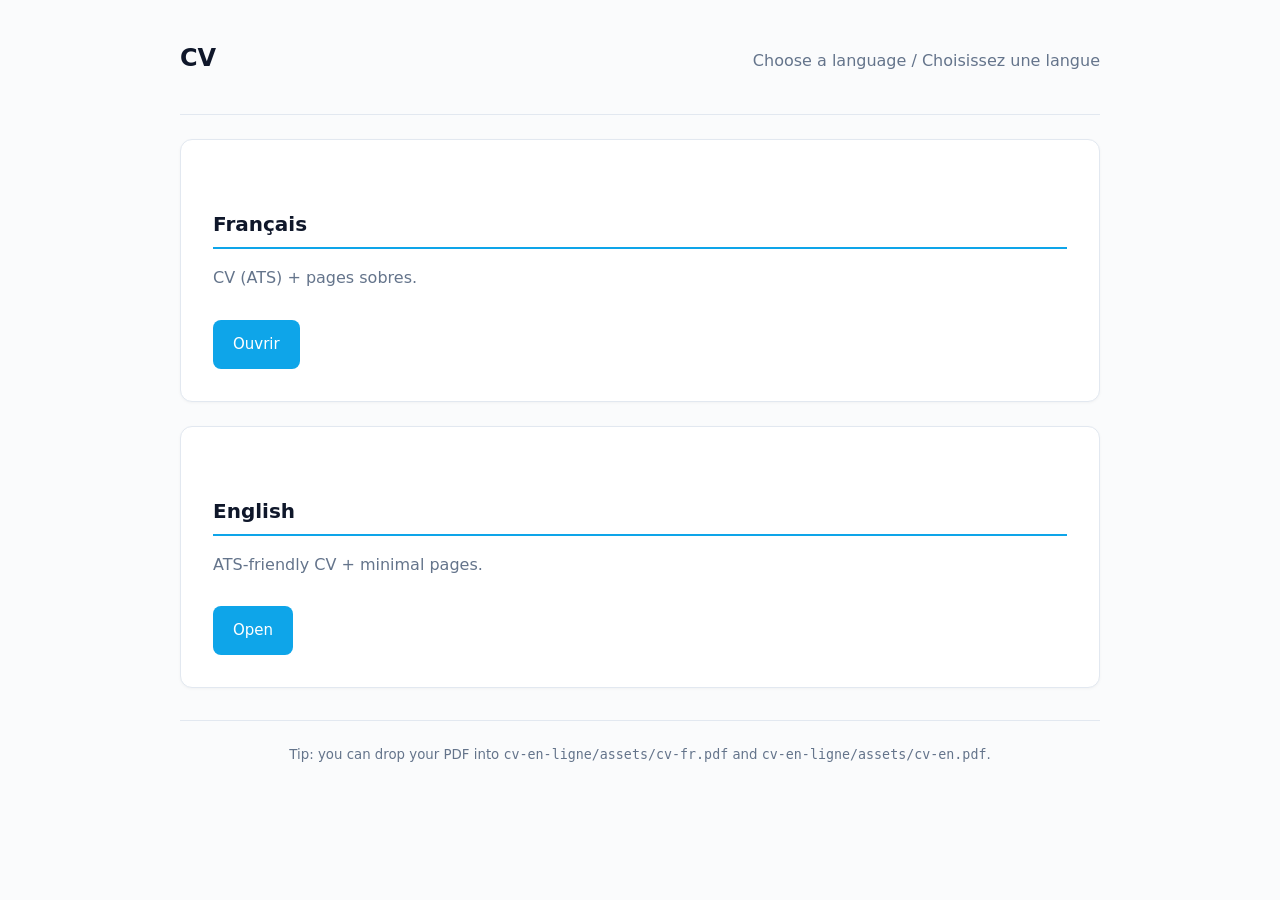
==== index.html @ b55bbab2 "Add portfolio with CV, skills, contact pages and modern design" ====
<!doctype html>
<html lang="en">
  <head>
    <meta charset="UTF-8" />
    <meta name="viewport" content="width=device-width, initial-scale=1.0" />
    <title>CV</title>
    <link rel="stylesheet" href="./assets/styles.css" />
    <script src="./assets/site.js" defer></script>
  </head>
  <body>
    <main class="container">
      <header class="site-header">
        <h1 class="site-title">CV</h1>
        <p class="muted">Choose a language / Choisissez une langue</p>
      </header>

      <section class="card">
        <h2>Français</h2>
        <p class="muted">CV (ATS) + pages sobres.</p>
        <a class="button" href="./fr/cv.html">Ouvrir</a>
      </section>

      <section class="card">
        <h2>English</h2>
        <p class="muted">ATS-friendly CV + minimal pages.</p>
        <a class="button" href="./en/cv.html">Open</a>
      </section>

      <footer class="footer">
        <small class="muted">Tip: you can drop your PDF into <code>cv-en-ligne/assets/cv-fr.pdf</code> and <code>cv-en-ligne/assets/cv-en.pdf</code>.</small>
      </footer>
    </main>
  </body>
</html>
---- assets/styles.css ----
:root {
  --bg: #fafbfc;
  --text: #0f172a;
  --muted: #64748b;
  --border: #e2e8f0;
  --card: #ffffff;
  --link: #0ea5e9;
  --button-bg: #0ea5e9;
  --button-text: #ffffff;
  --focus: #0ea5e9;
  --accent: #0ea5e9;
  --subtle: #f1f5f9;
  --max: 960px;
  --radius: 12px;
  --transition: 0.2s ease;
}

[data-theme="dark"] {
  --bg: #0f172a;
  --text: #f1f5f9;
  --muted: #94a3b8;
  --border: #334155;
  --card: #1e293b;
  --link: #38bdf8;
  --button-bg: #38bdf8;
  --button-text: #0f172a;
  --focus: #38bdf8;
  --accent: #38bdf8;
  --subtle: #1e293b;
}

* {
  box-sizing: border-box;
}

html,
body {
  margin: 0;
  padding: 0;
  background: var(--bg);
  color: var(--text);
  font-family: ui-sans-serif, system-ui, -apple-system, Segoe UI, Roboto, Helvetica, Arial,
    "Apple Color Emoji", "Segoe UI Emoji";
  line-height: 1.65;
  font-size: 16px;
  -webkit-font-smoothing: antialiased;
  -moz-osx-font-smoothing: grayscale;
}

a {
  color: var(--link);
  text-decoration: none;
  transition: color var(--transition);
}

a:hover {
  color: #0284c7;
}

a:focus,
button:focus {
  outline: 2px solid var(--focus);
  outline-offset: 2px;
  border-radius: 4px;
}

.container {
  max-width: var(--max);
  margin: 0 auto;
  padding: 32px 20px 48px;
}

.site-header {
  display: flex;
  align-items: baseline;
  justify-content: space-between;
  gap: 16px;
  flex-wrap: wrap;
  padding-bottom: 24px;
  border-bottom: 1px solid var(--border);
}

.theme-toggle {
  background: transparent;
  border: 1px solid var(--border);
  border-radius: 6px;
  padding: 4px;
  cursor: pointer;
  font-size: 18px;
  color: var(--text);
  transition: all var(--transition);
}

.theme-toggle:hover {
  background: var(--subtle);
}

.header-left {
  display: flex;
  flex-direction: column;
  gap: 4px;
}

.site-subtitle {
  margin: 0;
  font-size: 15px;
}

.site-title {
  font-size: 24px;
  font-weight: 600;
  margin: 0;
  color: var(--text);
}

.nav {
  display: flex;
  gap: 4px;
  flex-wrap: wrap;
}

.nav a {
  text-decoration: none;
  padding: 8px 12px;
  border-radius: 8px;
  border: 1px solid transparent;
  font-size: 14px;
  font-weight: 500;
  transition: all var(--transition);
}

.nav a:hover {
  background: var(--subtle);
  color: var(--text);
}

.nav a[aria-current="page"] {
  border-color: var(--accent);
  background: var(--card);
  color: var(--accent);
  font-weight: 600;
}

.muted {
  color: var(--muted);
  font-weight: 400;
}

.card {
  border: 1px solid var(--border);
  border-radius: var(--radius);
  padding: 32px;
  margin-top: 24px;
  background: var(--card);
  box-shadow: 0 1px 3px rgba(0, 0, 0, 0.04);
  transition: box-shadow var(--transition), transform var(--transition);
  opacity: 0;
  animation: fadeInUp 0.6s ease forwards;
}

.card:hover {
  box-shadow: 0 4px 12px rgba(0, 0, 0, 0.06);
  transform: translateY(-2px);
}

@keyframes fadeInUp {
  from {
    opacity: 0;
    transform: translateY(20px);
  }
  to {
    opacity: 1;
    transform: translateY(0);
  }
}

.button {
  display: inline-block;
  margin-top: 12px;
  padding: 12px 20px;
  border-radius: 8px;
  background: var(--button-bg);
  color: var(--button-text);
  text-decoration: none;
  font-weight: 500;
  font-size: 15px;
  transition: all var(--transition);
}

.button:hover {
  background: #0284c7;
  transform: translateY(-1px);
  box-shadow: 0 2px 8px rgba(14, 165, 233, 0.3);
}

.split {
  display: grid;
  grid-template-columns: 1fr;
  gap: 24px;
}

@media (min-width: 820px) {
  .split {
    grid-template-columns: 1fr 1fr;
  }
}

h2 {
  font-size: 20px;
  font-weight: 700;
  margin: 36px 0 16px;
  color: var(--text);
  border-bottom: 2px solid var(--accent);
  padding-bottom: 6px;
}

h3 {
  font-size: 16px;
  font-weight: 600;
  margin: 24px 0 8px;
  color: var(--text);
}

ul {
  margin: 12px 0 0;
  padding-left: 20px;
  line-height: 1.7;
}

ul li {
  margin-bottom: 6px;
}

hr {
  border: 0;
  border-top: 1px solid var(--border);
  margin: 36px 0;
}

.footer {
  margin-top: 32px;
  padding-top: 20px;
  border-top: 1px solid var(--border);
  text-align: center;
}

.lang-switch {
  font-size: 14px !important;
  padding: 6px 10px !important;
}

.contact-item {
  display: flex;
  align-items: center;
  gap: 8px;
  margin-bottom: 8px;
}

.icon {
  width: 16px;
  height: 16px;
  flex-shrink: 0;
  color: var(--muted);
  transition: color var(--transition);
}

.contact-item:hover .icon {
  color: var(--accent);
}

.profile-img {
  width: 80px;
  height: 80px;
  border-radius: 50%;
  object-fit: cover;
  border: 2px solid var(--border);
  margin-bottom: 12px;
}

.pdf-link {
  margin-top: 8px;
}

.pdf-link a {
  font-weight: 500;
  color: var(--accent);
}

.header-right {
  display: flex;
  align-items: center;
  gap: 12px;
  flex-wrap: wrap;
}

.back-to-top {
  position: fixed;
  bottom: 20px;
  right: 20px;
  background: var(--accent);
  color: var(--button-text);
  border: none;
  border-radius: 50%;
  width: 48px;
  height: 48px;
  display: flex;
  align-items: center;
  justify-content: center;
  cursor: pointer;
  opacity: 0;
  visibility: hidden;
  transition: all var(--transition);
  z-index: 1000;
}

.back-to-top.visible {
  opacity: 1;
  visibility: visible;
}

.filter-group {
  display: flex;
  gap: 8px;
  margin-bottom: 20px;
  flex-wrap: wrap;
}

.filter-btn {
  padding: 6px 12px;
  border: 1px solid var(--border);
  border-radius: 6px;
  background: var(--card);
  color: var(--text);
  cursor: pointer;
  font-size: 14px;
  transition: all var(--transition);
}

.filter-btn:hover {
  background: var(--subtle);
}

.filter-btn.active {
  background: var(--accent);
  color: var(--button-text);
  border-color: var(--accent);
}

.projects-grid {
  display: grid;
  grid-template-columns: repeat(auto-fit, minmax(320px, 1fr));
  gap: 20px;
  margin-top: 24px;
}

.project-card {
  border: 1px solid var(--border);
  border-radius: var(--radius);
  padding: 20px;
  background: var(--card);
  transition: all var(--transition);
  opacity: 0;
  animation: fadeInUp 0.6s ease forwards;
}

.project-card:hover {
  transform: translateY(-4px);
  box-shadow: 0 8px 20px rgba(0, 0, 0, 0.08);
}

.project-title {
  font-size: 18px;
  font-weight: 600;
  margin: 0 0 8px;
  color: var(--text);
}

.project-description {
  color: var(--muted);
  line-height: 1.6;
  margin-bottom: 12px;
}

.project-tech {
  display: flex;
  flex-wrap: wrap;
  gap: 6px;
  margin-bottom: 12px;
}

.tech-tag {
  background: var(--subtle);
  color: var(--text);
  padding: 4px 8px;
  border-radius: 4px;
  font-size: 12px;
  font-weight: 500;
}

.project-links {
  display: flex;
  gap: 12px;
  margin-top: 12px;
}

.project-link {
  padding: 8px 12px;
  background: var(--accent);
  color: var(--button-text);
  text-decoration: none;
  border-radius: 6px;
  font-size: 14px;
  font-weight: 500;
  transition: all var(--transition);
}

.project-link:hover {
  background: #0284c7;
  transform: translateY(-1px);
}

.project-image {
  width: 100%;
  height: 180px;
  object-fit: cover;
  border-radius: 6px;
  margin-bottom: 12px;
  background: var(--subtle);
}

@media print {
  .nav,
  .lang-switch,
  .footer,
  .pdf-link,
  .theme-toggle,
  .back-to-top,
  .profile-img {
    display: none !important;
  }

  .container {
    padding: 0;
  }

  .card {
    border: 0;
    padding: 0;
    box-shadow: none;
    animation: none;
    opacity: 1;
  }

  body {
    background: white;
    color: black;
  }
}
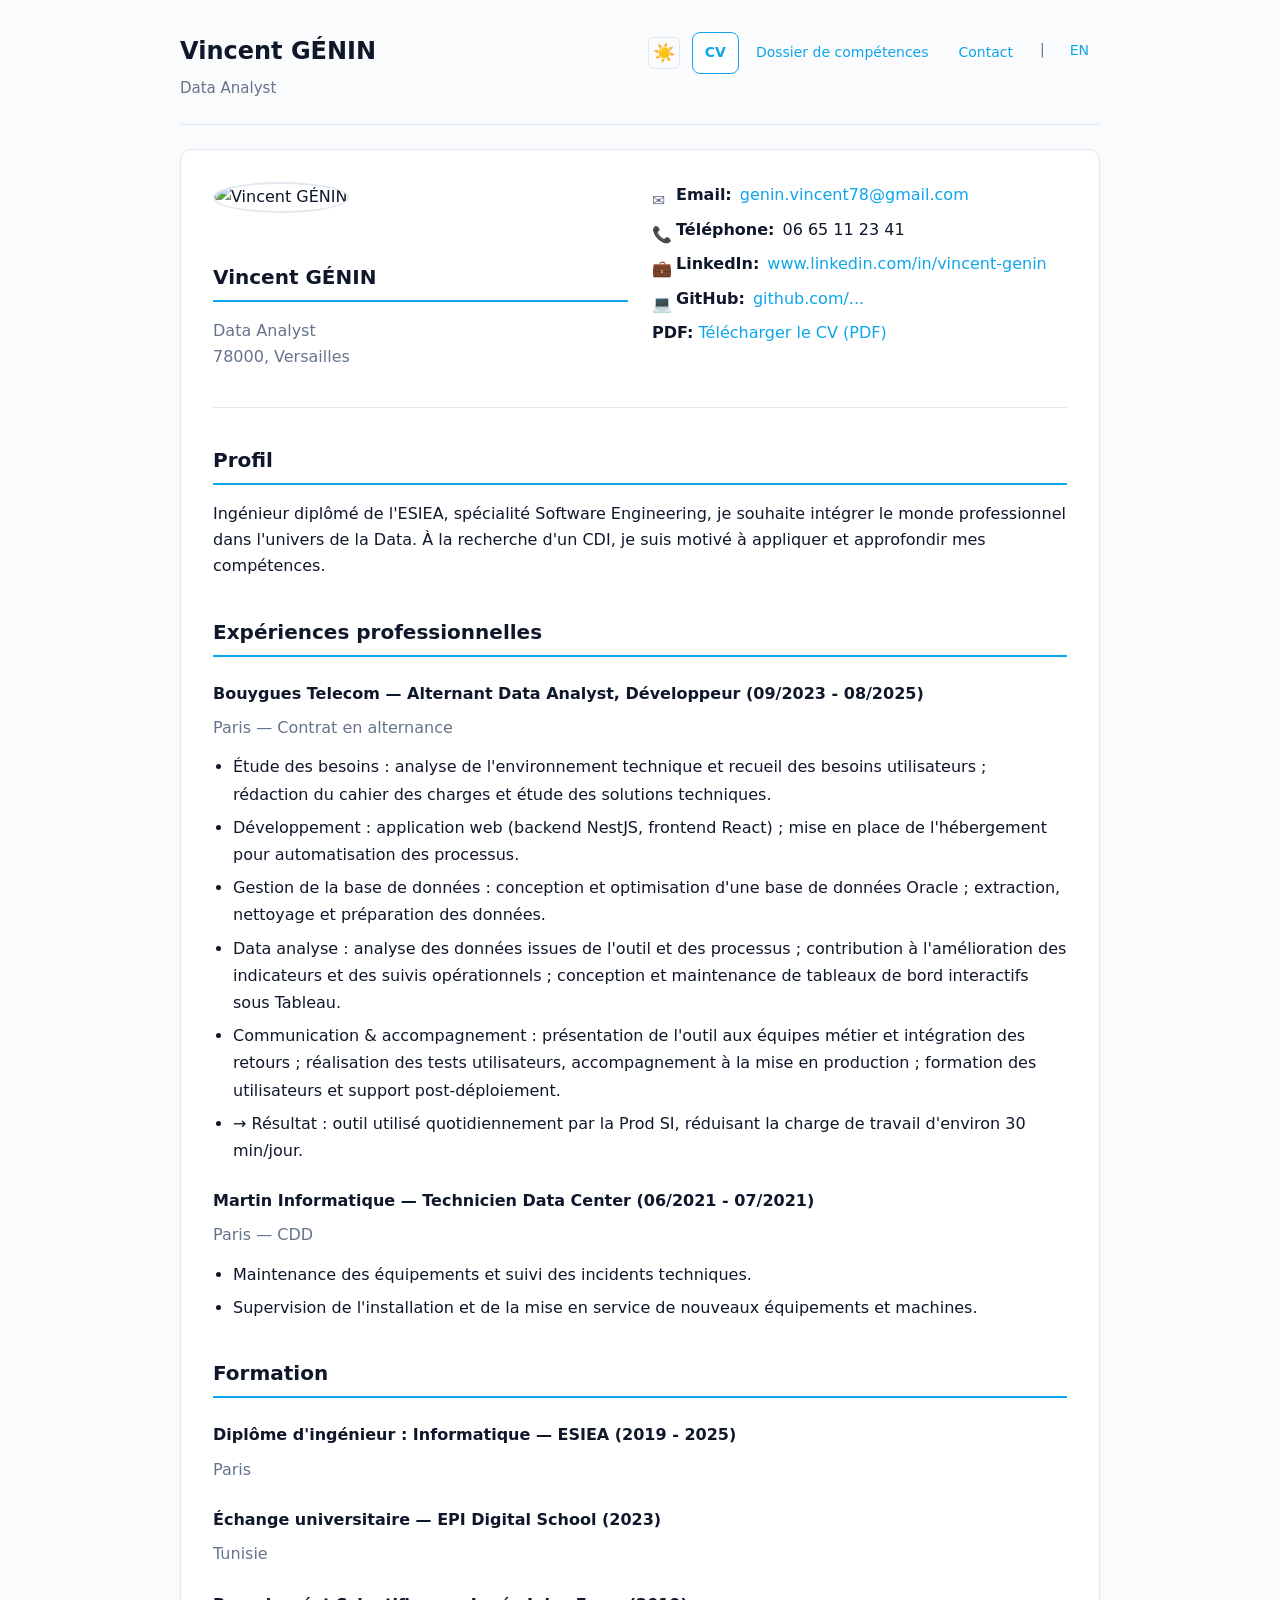
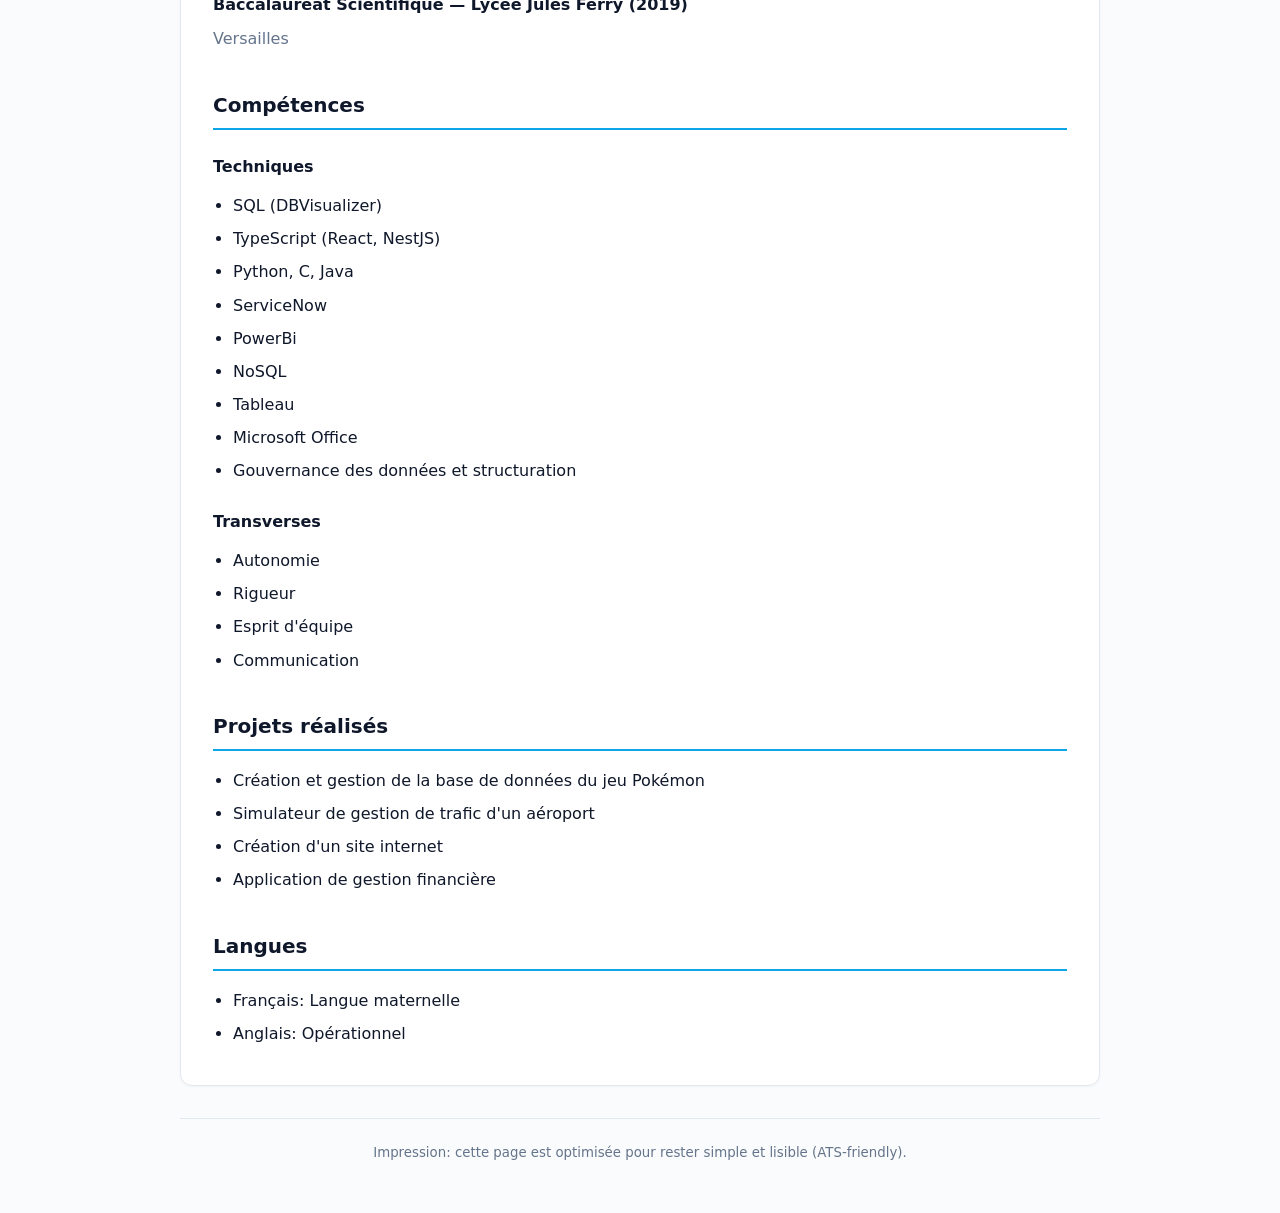
==== commit d18c2961: "Redirect homepage to CV FR for better first impression" ====
--- a/index.html
+++ b/index.html
@@ -1,34 +1,17 @@
 <!doctype html>
-<html lang="en">
+<html lang="fr">
   <head>
     <meta charset="UTF-8" />
     <meta name="viewport" content="width=device-width, initial-scale=1.0" />
-    <title>CV</title>
-    <link rel="stylesheet" href="./assets/styles.css" />
-    <script src="./assets/site.js" defer></script>
+    <title>Vincent GÉNIN – Data Analyst</title>
+    <meta http-equiv="refresh" content="0; url=./fr/cv.html" />
+    <script>
+      // Redirection immédiate vers le CV français
+      window.location.replace('./fr/cv.html');
+    </script>
   </head>
   <body>
-    <main class="container">
-      <header class="site-header">
-        <h1 class="site-title">CV</h1>
-        <p class="muted">Choose a language / Choisissez une langue</p>
-      </header>
-
-      <section class="card">
-        <h2>Français</h2>
-        <p class="muted">CV (ATS) + pages sobres.</p>
-        <a class="button" href="./fr/cv.html">Ouvrir</a>
-      </section>
-
-      <section class="card">
-        <h2>English</h2>
-        <p class="muted">ATS-friendly CV + minimal pages.</p>
-        <a class="button" href="./en/cv.html">Open</a>
-      </section>
-
-      <footer class="footer">
-        <small class="muted">Tip: you can drop your PDF into <code>cv-en-ligne/assets/cv-fr.pdf</code> and <code>cv-en-ligne/assets/cv-en.pdf</code>.</small>
-      </footer>
-    </main>
+    <p>Redirection vers le CV...</p>
+    <a href="./fr/cv.html">Cliquez ici si vous n'êtes pas redirigé</a>
   </body>
 </html>
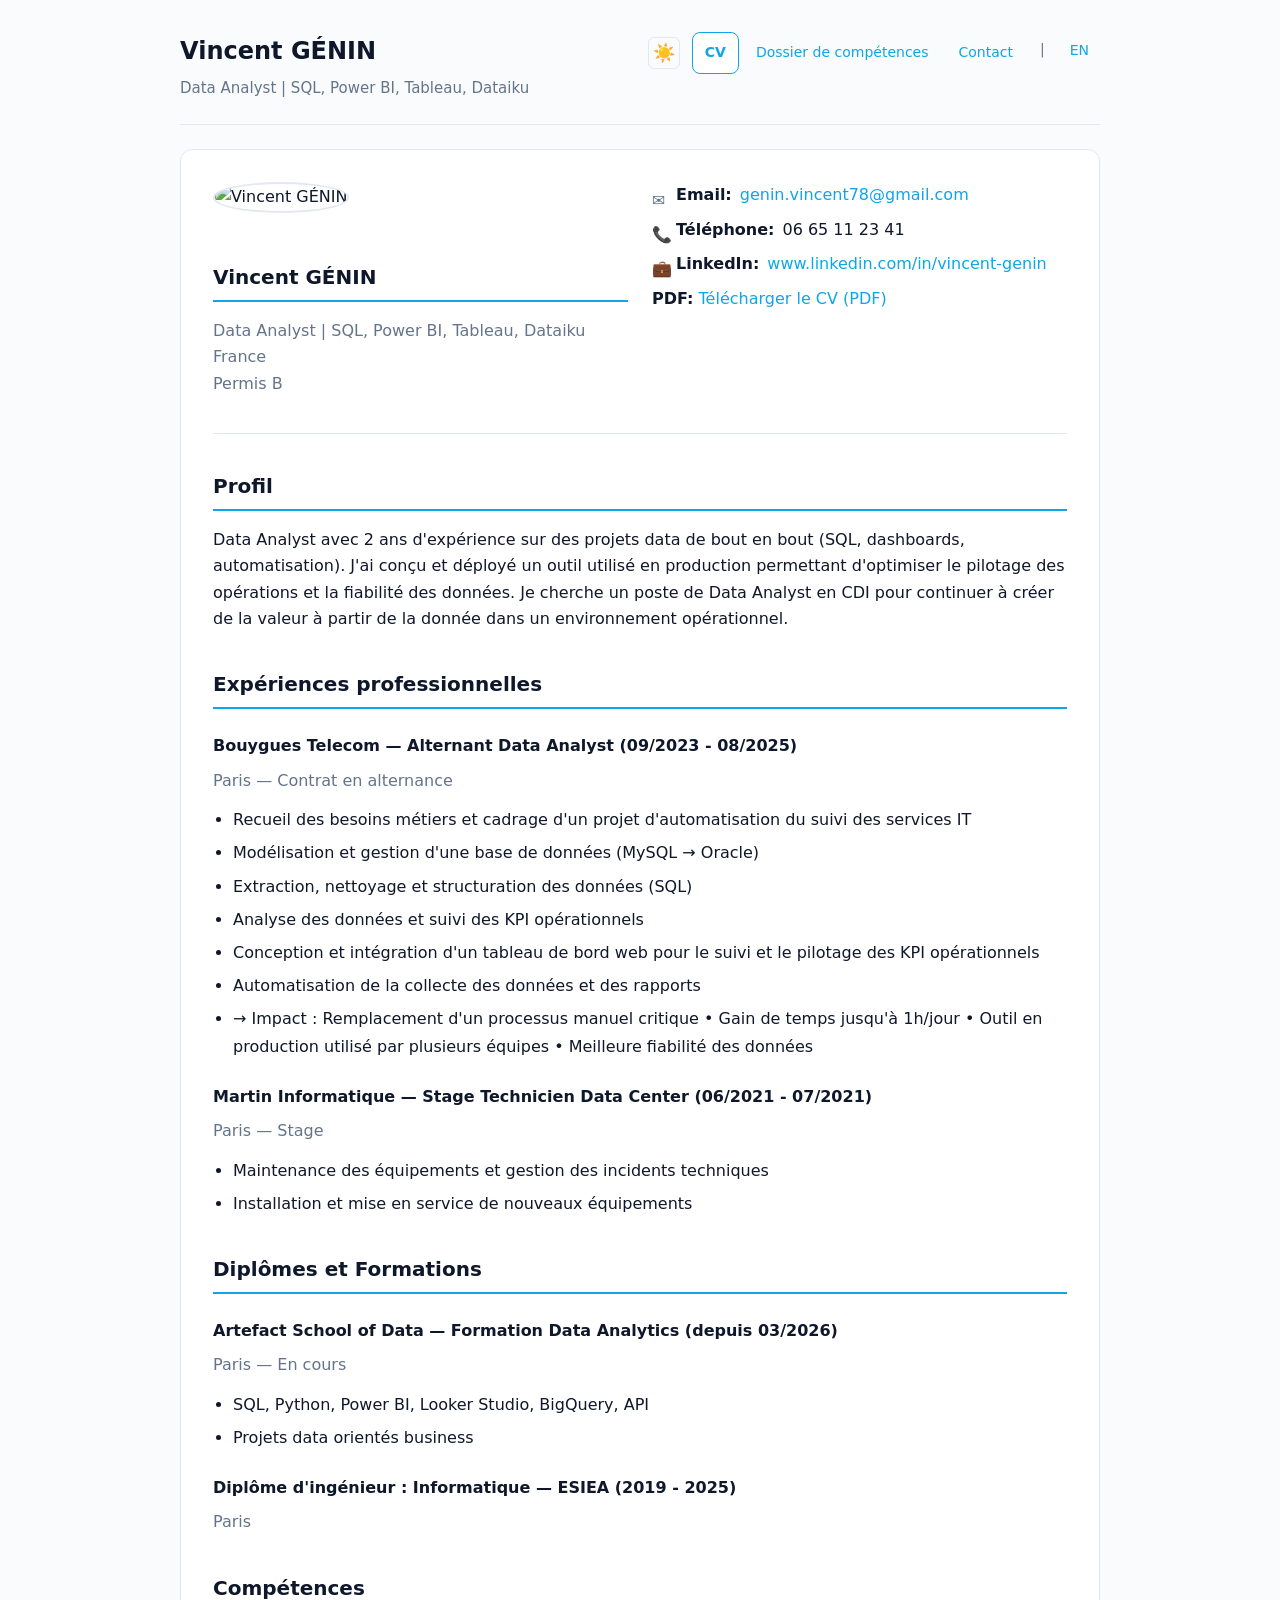
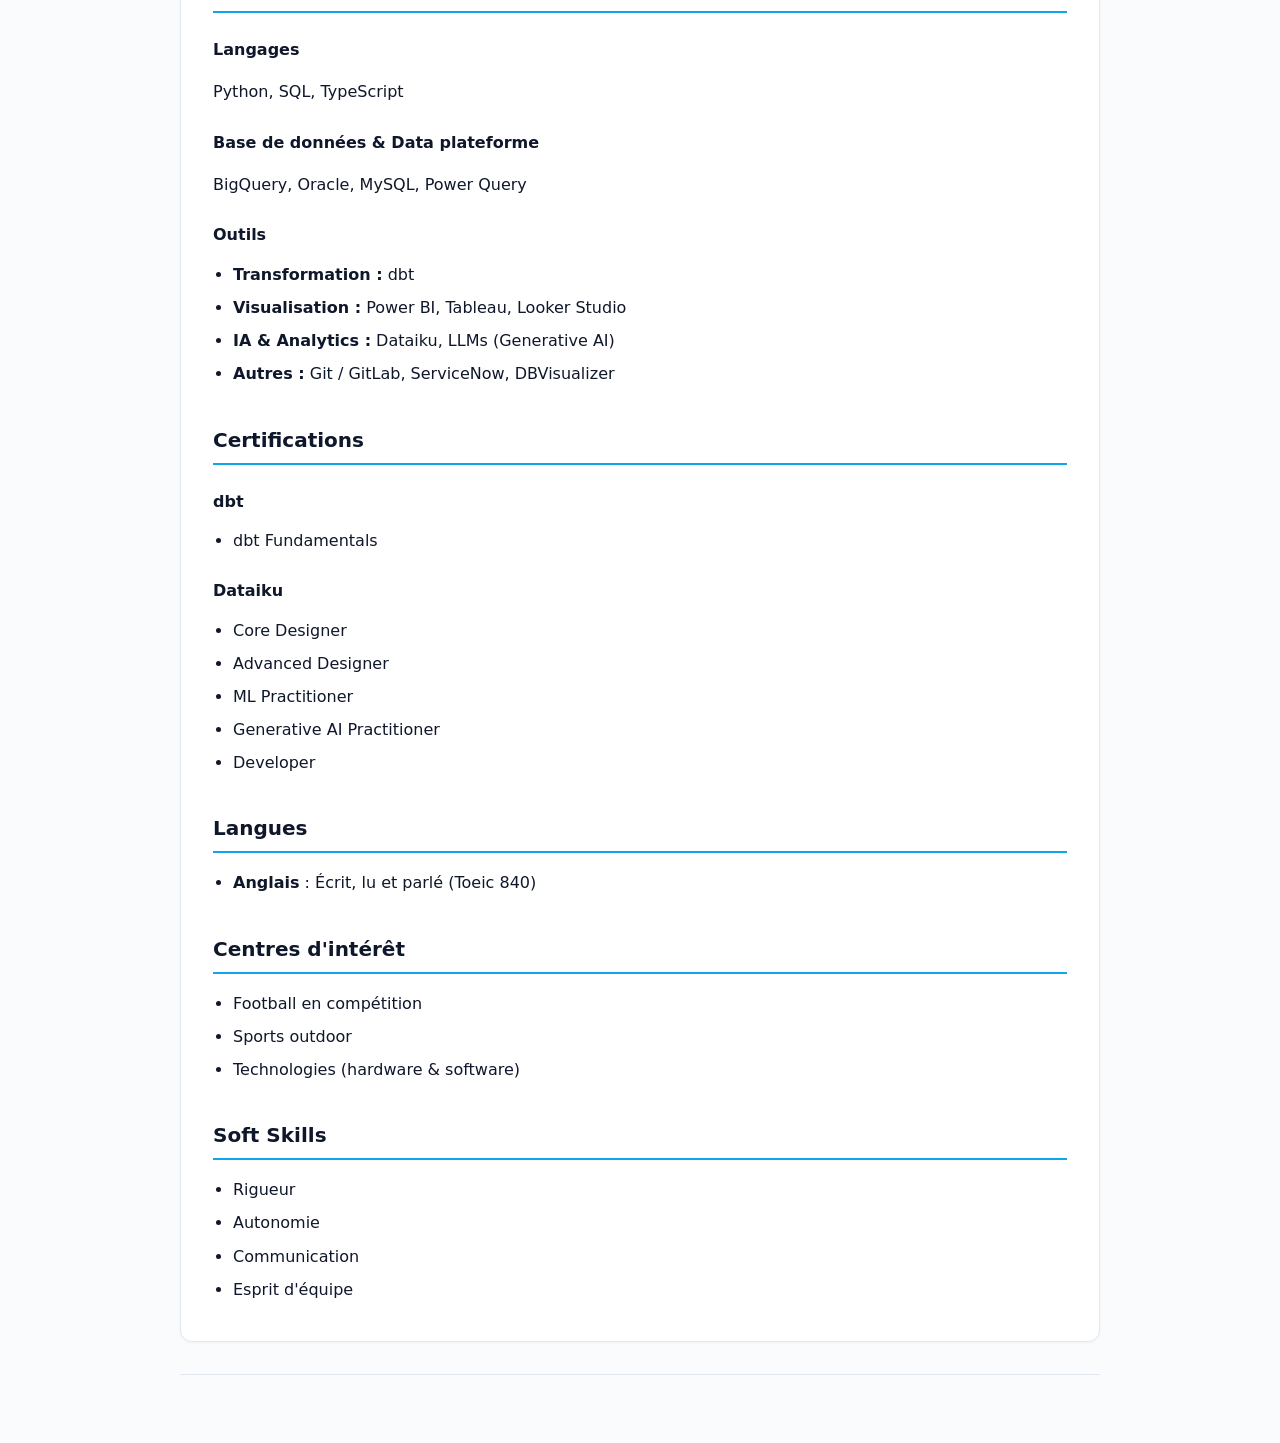
==== commit 6871fa01: "Améliorations site : SEO, favicon, mobile, contact - Favicon SVG initiales "VG" (bleu) - Open Graph " ====
--- a/index.html
+++ b/index.html
@@ -4,6 +4,14 @@
     <meta charset="UTF-8" />
     <meta name="viewport" content="width=device-width, initial-scale=1.0" />
     <title>Vincent GÉNIN – Data Analyst</title>
+    <link rel="icon" href="./assets/favicon.svg" type="image/svg+xml" />
+    <meta name="description" content="Portfolio de Vincent GÉNIN, Data Analyst avec 2 ans d'expérience. SQL, Power BI, Tableau, Dataiku, dbt." />
+    <meta property="og:type" content="website" />
+    <meta property="og:title" content="Vincent GÉNIN – Data Analyst" />
+    <meta property="og:description" content="Data Analyst avec 2 ans d'expérience sur des projets data de bout en bout. SQL, Power BI, Tableau, Dataiku, dbt." />
+    <meta property="og:image" content="https://vinzgnn.github.io/Vincent-GENIN-Portfolio/assets/profile.jpg" />
+    <meta property="og:url" content="https://vinzgnn.github.io/Vincent-GENIN-Portfolio/" />
+    <meta name="twitter:card" content="summary_large_image" />
     <meta http-equiv="refresh" content="0; url=./fr/cv.html" />
     <script>
       // Redirection immédiate vers le CV français
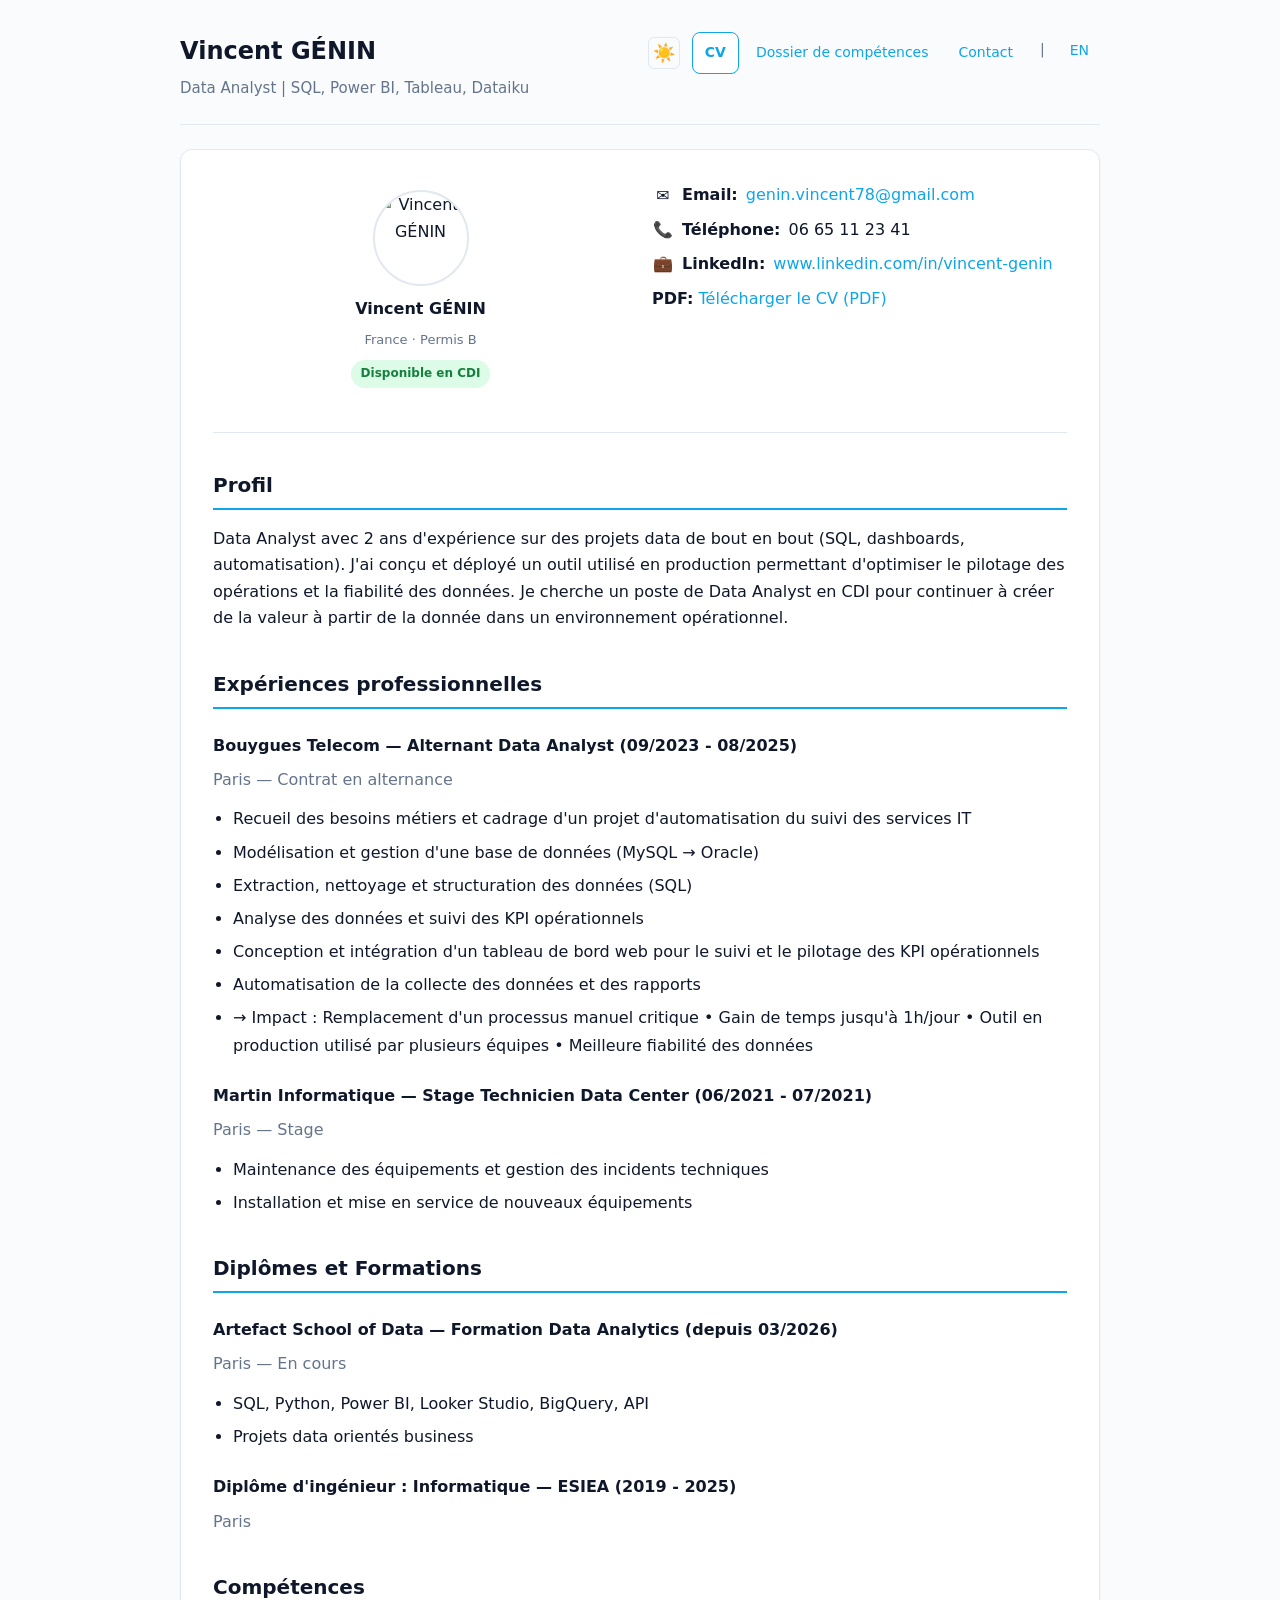
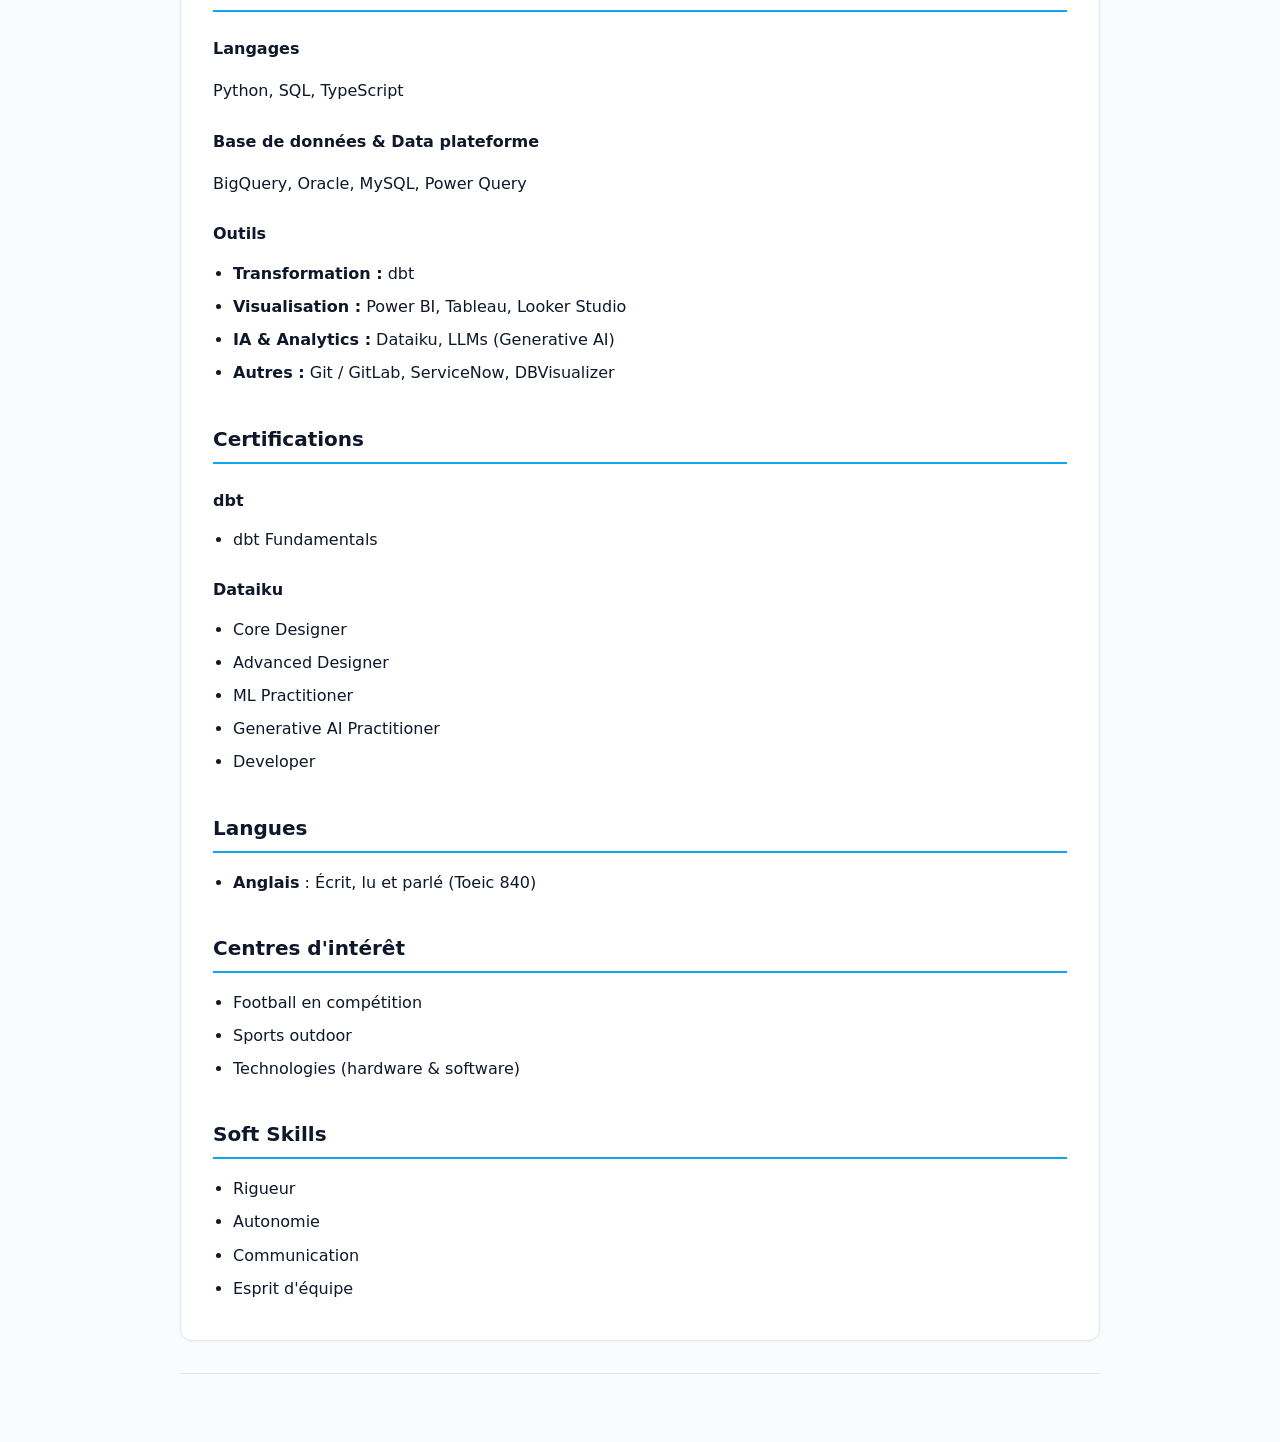
==== commit 770cd8b9: "refactor: URLs sans .html — structure en dossiers index.html" ====
--- a/index.html
+++ b/index.html
@@ -12,14 +12,14 @@
     <meta property="og:image" content="https://vinzgnn.github.io/Vincent-GENIN-Portfolio/assets/profile.jpg" />
     <meta property="og:url" content="https://vinzgnn.github.io/Vincent-GENIN-Portfolio/" />
     <meta name="twitter:card" content="summary_large_image" />
-    <meta http-equiv="refresh" content="0; url=./fr/cv.html" />
+    <meta http-equiv="refresh" content="0; url=./fr/cv/" />
     <script>
       // Redirection immédiate vers le CV français
-      window.location.replace('./fr/cv.html');
+      window.location.replace('./fr/cv/');
     </script>
   </head>
   <body>
     <p>Redirection vers le CV...</p>
-    <a href="./fr/cv.html">Cliquez ici si vous n'êtes pas redirigé</a>
+    <a href="./fr/cv/">Cliquez ici si vous n'êtes pas redirigé</a>
   </body>
 </html>
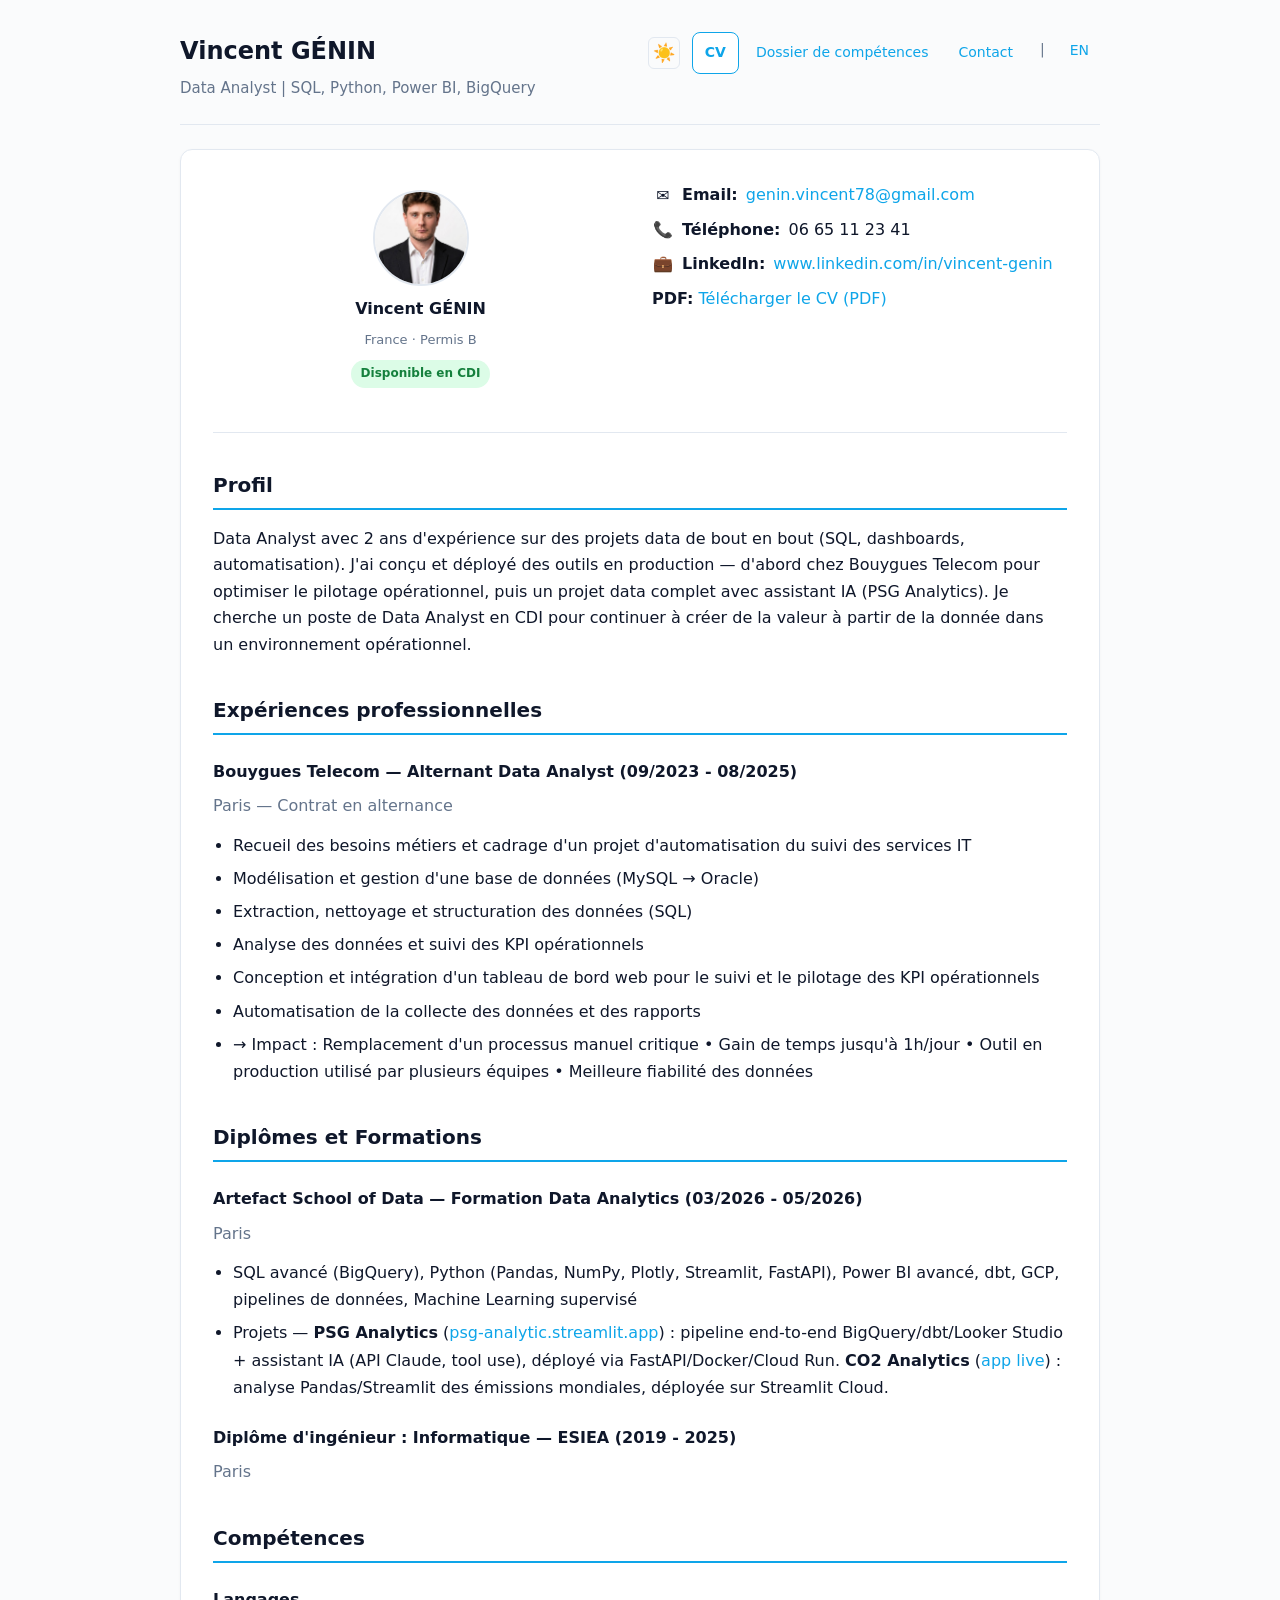
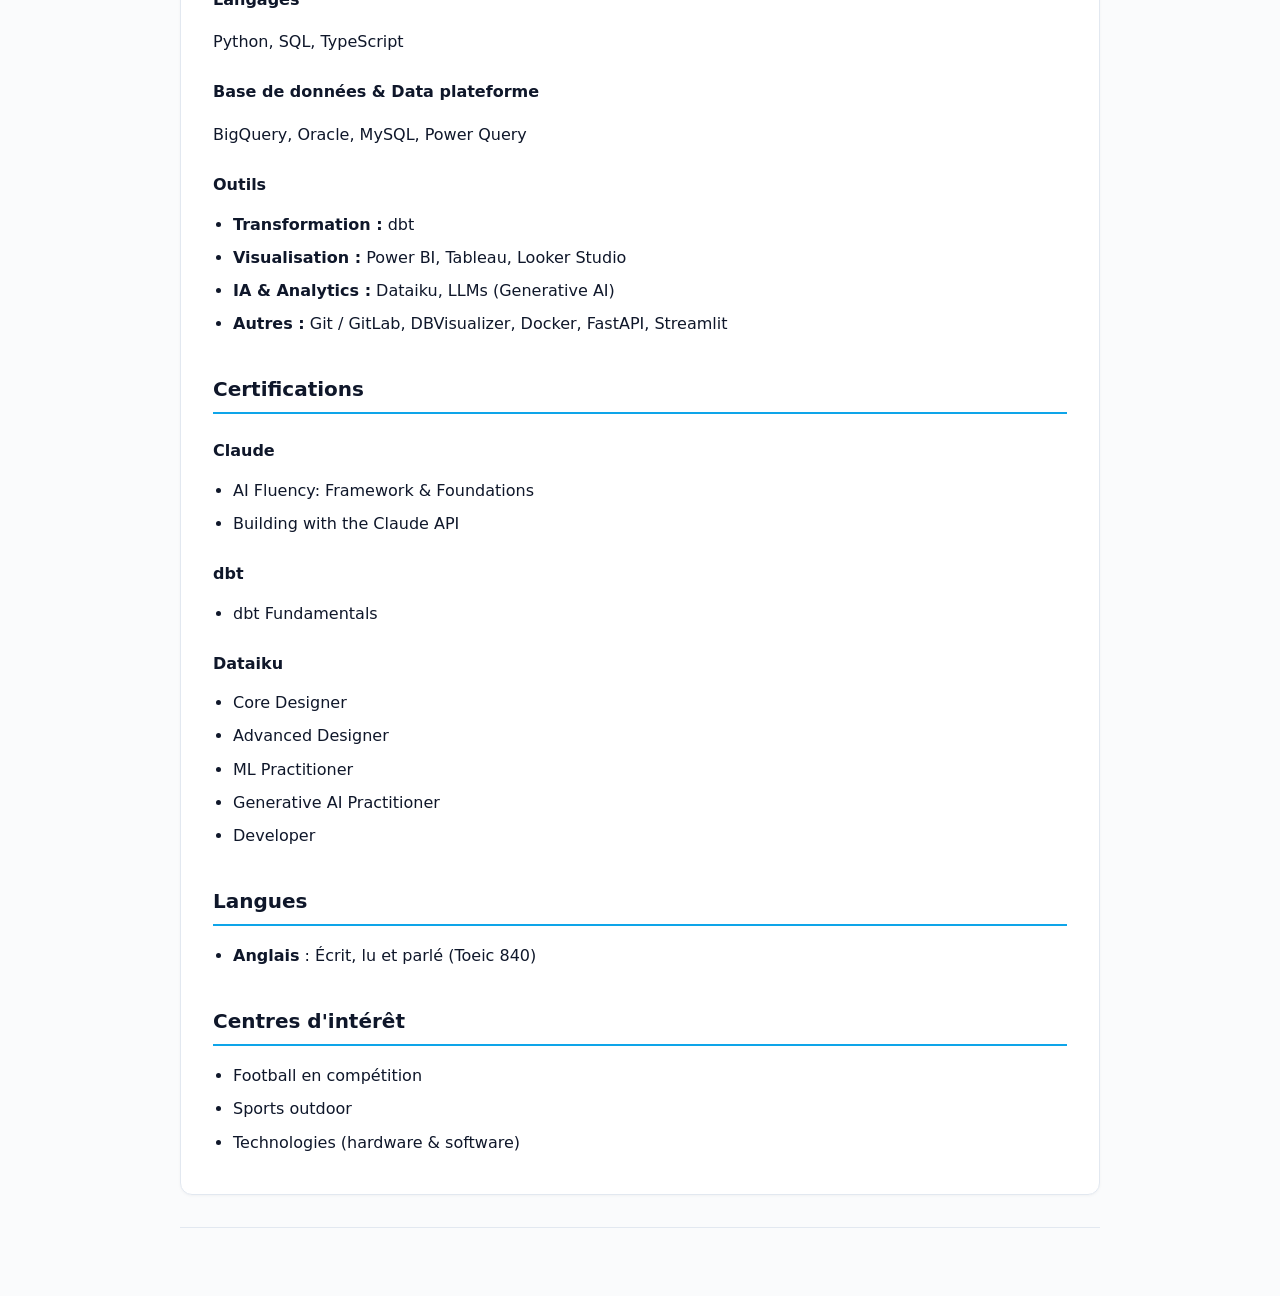
==== commit 4fe90eab: "Mise à jour meta descriptions (stack + certifs)" ====
--- a/index.html
+++ b/index.html
@@ -5,10 +5,10 @@
     <meta name="viewport" content="width=device-width, initial-scale=1.0" />
     <title>Vincent GÉNIN – Data Analyst</title>
     <link rel="icon" href="./assets/favicon.svg" type="image/svg+xml" />
-    <meta name="description" content="Portfolio de Vincent GÉNIN, Data Analyst avec 2 ans d'expérience. SQL, Power BI, Tableau, Dataiku, dbt." />
+    <meta name="description" content="Portfolio de Vincent GÉNIN, Data Analyst avec 2 ans d'expérience. SQL, Python, Power BI, BigQuery, dbt. Certifié Claude & Dataiku." />
     <meta property="og:type" content="website" />
     <meta property="og:title" content="Vincent GÉNIN – Data Analyst" />
-    <meta property="og:description" content="Data Analyst avec 2 ans d'expérience sur des projets data de bout en bout. SQL, Power BI, Tableau, Dataiku, dbt." />
+    <meta property="og:description" content="Data Analyst avec 2 ans d'expérience sur des projets data de bout en bout. SQL, Python, Power BI, BigQuery, dbt." />
     <meta property="og:image" content="https://vinzgnn.github.io/Vincent-GENIN-Portfolio/assets/profile.jpg" />
     <meta property="og:url" content="https://vinzgnn.github.io/Vincent-GENIN-Portfolio/" />
     <meta name="twitter:card" content="summary_large_image" />
